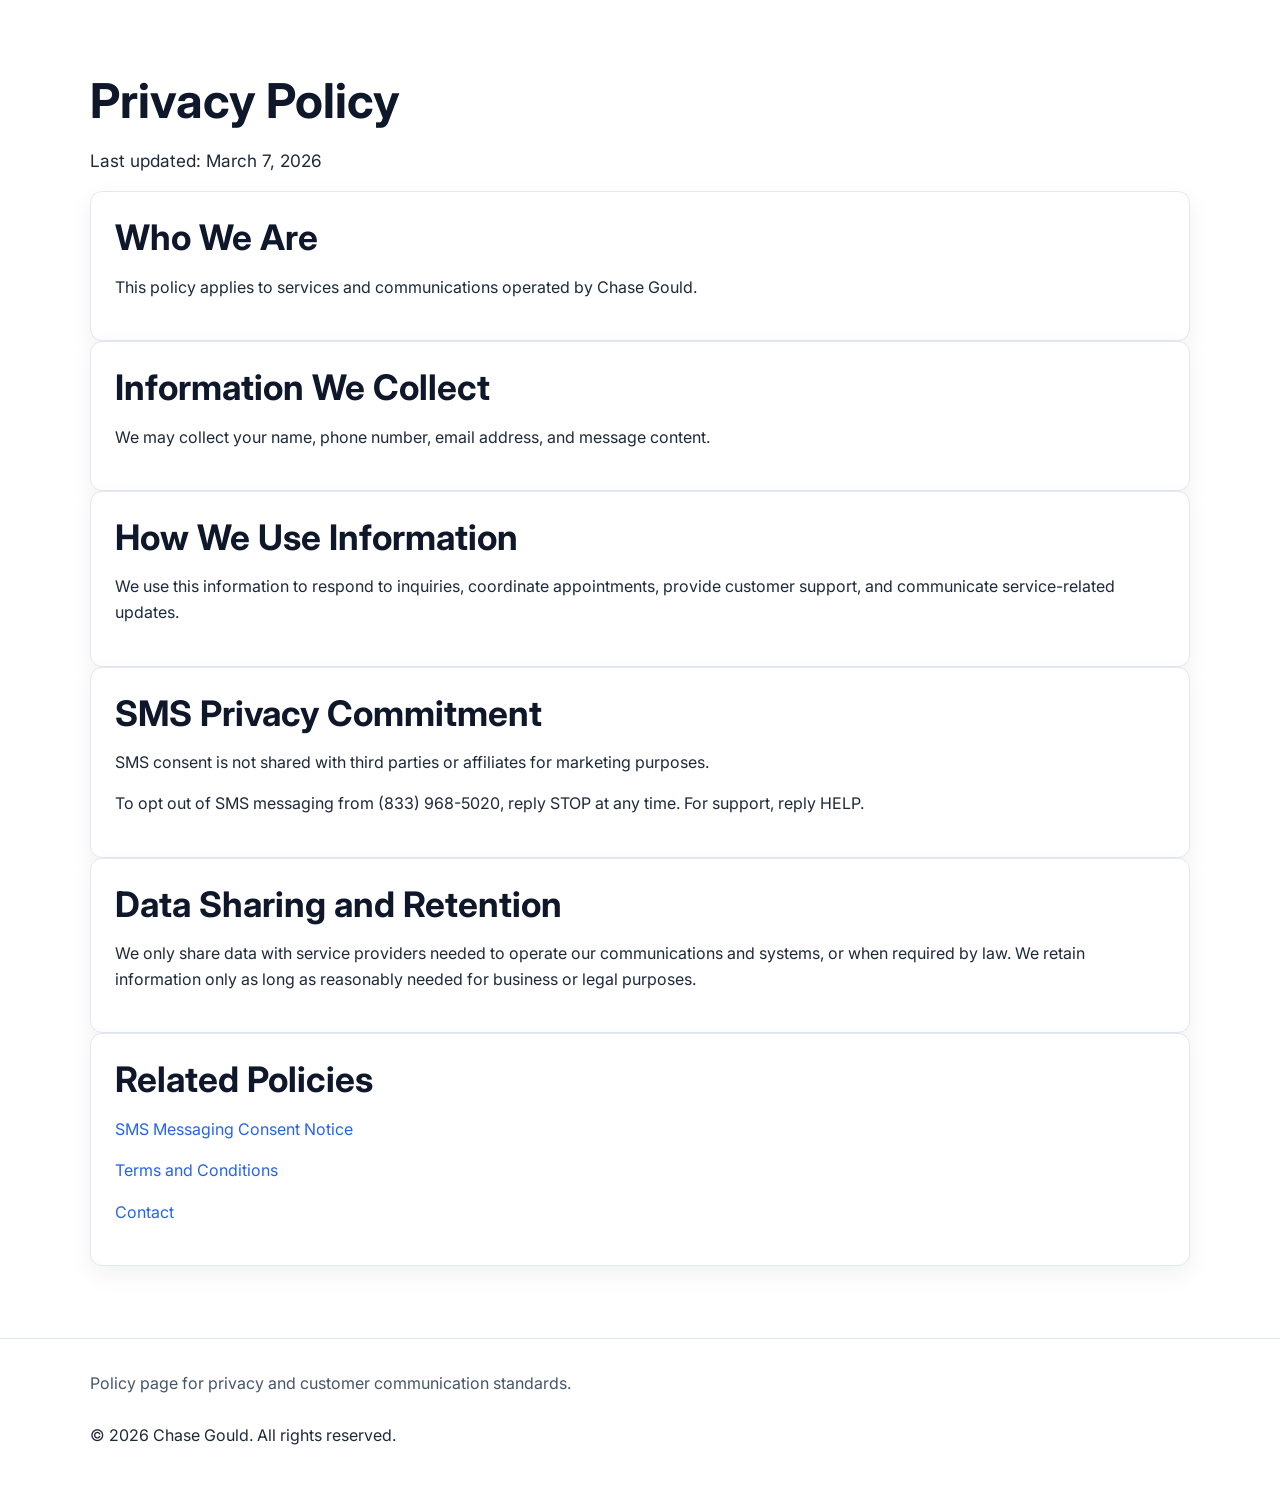
==== privacy-policy/index.html @ a79ece67 "Fix policy page links for GitHub Pages project path" ====
﻿<!doctype html>
<html lang="en">
  <head>
    <meta charset="UTF-8" />
    <meta name="viewport" content="width=device-width, initial-scale=1.0" />
    <title>Privacy Policy | Chase Gould</title>
    <meta
      name="description"
      content="Privacy policy for Chase Gould customer service and SMS communication operations."
    />
    <meta name="robots" content="noindex, nofollow, noarchive" />
    <link rel="preconnect" href="https://fonts.googleapis.com" />
    <link rel="preconnect" href="https://fonts.gstatic.com" crossorigin />
    <link
      href="https://fonts.googleapis.com/css2?family=Inter:wght@400;500;600;700;800&display=swap"
      rel="stylesheet"
    />
    <link rel="stylesheet" href="../styles.css" />
    <script defer src="../script.js"></script>
  </head>
  <body>
    <a class="skip-link" href="#main-content">Skip to content</a>

    <main id="main-content" class="section">
      <div class="container">
        <h1>Privacy Policy</h1>
        <p class="lead">Last updated: March 7, 2026</p>

        <section class="card" aria-label="Business information">
          <h2>Who We Are</h2>
          <p>This policy applies to services and communications operated by Chase Gould.</p>
        </section>

        <section class="card" aria-label="Data we collect">
          <h2>Information We Collect</h2>
          <p>We may collect your name, phone number, email address, and message content.</p>
        </section>

        <section class="card" aria-label="How data is used">
          <h2>How We Use Information</h2>
          <p>
            We use this information to respond to inquiries, coordinate appointments, provide customer
            support, and communicate service-related updates.
          </p>
        </section>

        <section class="card" aria-label="SMS privacy">
          <h2>SMS Privacy Commitment</h2>
          <p>SMS consent is not shared with third parties or affiliates for marketing purposes.</p>
          <p>To opt out of SMS messaging from (833) 968-5020, reply STOP at any time. For support, reply HELP.</p>
        </section>

        <section class="card" aria-label="Data sharing and retention">
          <h2>Data Sharing and Retention</h2>
          <p>
            We only share data with service providers needed to operate our communications and systems,
            or when required by law. We retain information only as long as reasonably needed for
            business or legal purposes.
          </p>
        </section>

        <section class="card" aria-label="Policy links">
          <h2>Related Policies</h2>
          <p><a href="../sms-consent/">SMS Messaging Consent Notice</a></p>
          <p><a href="../terms-conditions/">Terms and Conditions</a></p>
          <p><a href="https://chasegould.github.io/small_business_consulting/contact.html">Contact</a></p>
        </section>
      </div>
    </main>

    <footer class="site-footer">
      <div class="container footer-grid">
        <p class="tagline">Policy page for privacy and customer communication standards.</p>
        <p>&copy; <span id="year"></span> Chase Gould. All rights reserved.</p>
      </div>
    </footer>

    <button class="back-to-top" type="button" aria-label="Back to top">&#8593;</button>
  </body>
</html>
---- styles.css ----
:root {
  --color-primary: #0f172a;
  --color-accent: #2563eb;
  --color-accent-hover: #1d4ed8;
  --color-bg-light: #f8fafc;
  --color-text-dark: #1e293b;
  --color-border: #e2e8f0;
  --color-white: #ffffff;
  --shadow-soft: 0 8px 24px rgba(15, 23, 42, 0.06);
  --radius: 12px;
  --container: 1100px;
}

* {
  box-sizing: border-box;
}

html {
  scroll-behavior: smooth;
}

body {
  margin: 0;
  font-family: "Inter", system-ui, -apple-system, sans-serif;
  color: var(--color-text-dark);
  background: var(--color-white);
  line-height: 1.6;
}

h1,
h2,
h3 {
  color: var(--color-primary);
  line-height: 1.2;
  margin-top: 0;
  font-weight: 700;
}

h1 {
  font-size: clamp(2rem, 4vw, 3rem);
  margin-bottom: 1rem;
}

h2 {
  font-size: clamp(1.5rem, 3vw, 2.2rem);
  margin-bottom: 0.75rem;
}

a {
  color: var(--color-accent);
  text-decoration: none;
}

a:hover {
  text-decoration: underline;
}

.container {
  width: min(var(--container), 92%);
  margin-inline: auto;
}

.section {
  padding: 4.5rem 0;
}

.section-alt {
  background: var(--color-bg-light);
  border-top: 1px solid var(--color-border);
  border-bottom: 1px solid var(--color-border);
}

.lead,
.section-intro {
  max-width: 70ch;
  font-size: 1.075rem;
}

.eyebrow {
  text-transform: uppercase;
  letter-spacing: 0.08em;
  color: var(--color-accent);
  font-weight: 700;
  margin-bottom: 0.5rem;
}

.skip-link {
  position: absolute;
  left: -999px;
  top: 1rem;
  padding: 0.5rem 1rem;
  background: var(--color-primary);
  color: var(--color-white);
}

.skip-link:focus {
  left: 1rem;
  z-index: 1000;
}

.site-header {
  position: sticky;
  top: 0;
  z-index: 50;
  background: var(--color-white);
  border-bottom: 1px solid var(--color-border);
}

.nav-wrap {
  display: flex;
  align-items: center;
  justify-content: space-between;
  min-height: 4.25rem;
}

.brand {
  font-weight: 800;
  color: var(--color-primary);
}

.site-nav {
  display: flex;
  gap: 1.25rem;
  align-items: center;
}

.site-nav a {
  color: var(--color-text-dark);
  font-weight: 500;
}

.menu-toggle {
  display: none;
  border: 1px solid var(--color-border);
  background: var(--color-white);
  border-radius: 10px;
  padding: 0.5rem;
}

.menu-toggle span {
  display: block;
  width: 22px;
  height: 2px;
  background: var(--color-primary);
  margin: 4px 0;
}

.hero-grid {
  display: grid;
  grid-template-columns: 1.4fr 1fr;
  gap: 2rem;
  align-items: start;
}

.hero-panel,
.card,
.step-card,
.cta-box {
  border: 1px solid var(--color-border);
  border-radius: var(--radius);
  background: var(--color-white);
  padding: 1.5rem;
  box-shadow: var(--shadow-soft);
}

.card-grid {
  display: grid;
  gap: 1rem;
}

.four-up {
  grid-template-columns: repeat(4, minmax(0, 1fr));
}

.three-up {
  grid-template-columns: repeat(3, minmax(0, 1fr));
}

.steps-grid {
  display: grid;
  gap: 1rem;
  grid-template-columns: repeat(4, minmax(0, 1fr));
}

.step-number {
  display: inline-block;
  color: var(--color-accent);
  font-weight: 700;
  margin-bottom: 0.5rem;
}

.faq-list {
  display: grid;
  gap: 0.75rem;
}

.faq-list details {
  background: var(--color-bg-light);
  border: 1px solid var(--color-border);
  border-radius: 10px;
  padding: 1rem;
}

.faq-list summary {
  cursor: pointer;
  color: var(--color-primary);
  font-weight: 600;
}

.cta-section {
  background: var(--color-primary);
}

.cta-box {
  text-align: center;
  max-width: 720px;
  margin-inline: auto;
  background: transparent;
  border-color: rgba(255, 255, 255, 0.2);
  color: var(--color-white);
}

.cta-box h2,
.cta-box p {
  color: var(--color-white);
}

.btn {
  display: inline-block;
  border-radius: 10px;
  padding: 0.72rem 1.2rem;
  font-weight: 600;
  border: 1px solid transparent;
  cursor: pointer;
}

.btn-primary {
  background: var(--color-accent);
  color: var(--color-white);
}

.btn-primary:hover {
  background: var(--color-accent-hover);
  text-decoration: none;
}

.btn-secondary {
  background: var(--color-white);
  color: var(--color-primary);
  border-color: var(--color-border);
}

.button-group {
  display: flex;
  flex-wrap: wrap;
  gap: 0.75rem;
  margin-top: 1.5rem;
}

.contact-layout {
  display: grid;
  grid-template-columns: 1.6fr 1fr;
  gap: 1.5rem;
}

.form-grid {
  display: grid;
  grid-template-columns: repeat(2, minmax(0, 1fr));
  gap: 1rem;
  margin-bottom: 1rem;
}

.form-field {
  display: flex;
  flex-direction: column;
  gap: 0.35rem;
}

.full-width {
  grid-column: 1 / -1;
}

input,
textarea {
  width: 100%;
  border: 1px solid var(--color-border);
  border-radius: 10px;
  padding: 0.7rem 0.8rem;
  font: inherit;
  color: var(--color-text-dark);
}

input:focus,
textarea:focus,
button:focus-visible,
a:focus-visible {
  outline: 3px solid rgba(37, 99, 235, 0.25);
  outline-offset: 2px;
}

.error-message {
  min-height: 1rem;
  margin: 0;
  color: #b91c1c;
  font-size: 0.875rem;
}

.success-message {
  color: #166534;
  margin-top: 1rem;
  font-weight: 600;
}

.mailto-link {
  margin-top: 0.6rem;
}

.radio-group {
  border: 1px solid var(--color-border);
  border-radius: 10px;
  padding: 0.85rem;
}

.radio-group label {
  margin-right: 1rem;
}

.site-footer {
  border-top: 1px solid var(--color-border);
  padding: 2rem 0;
}

.footer-grid {
  display: grid;
  gap: 0.6rem;
}

.tagline {
  color: #475569;
  margin: 0;
}

.back-to-top {
  position: fixed;
  right: 1rem;
  bottom: 1rem;
  width: 42px;
  height: 42px;
  border: none;
  border-radius: 50%;
  background: var(--color-primary);
  color: var(--color-white);
  cursor: pointer;
  display: none;
}

.back-to-top.visible {
  display: inline-flex;
  align-items: center;
  justify-content: center;
}

@media (max-width: 960px) {
  .four-up,
  .steps-grid {
    grid-template-columns: repeat(2, minmax(0, 1fr));
  }

  .three-up,
  .hero-grid,
  .contact-layout {
    grid-template-columns: 1fr;
  }
}

@media (max-width: 720px) {
  .menu-toggle {
    display: inline-block;
  }

  .site-nav {
    position: absolute;
    left: 0;
    right: 0;
    top: 100%;
    background: var(--color-white);
    border-bottom: 1px solid var(--color-border);
    display: none;
    flex-direction: column;
    align-items: flex-start;
    padding: 1rem 4%;
  }

  .site-nav.open {
    display: flex;
  }

  .form-grid,
  .four-up,
  .three-up,
  .steps-grid {
    grid-template-columns: 1fr;
  }
}
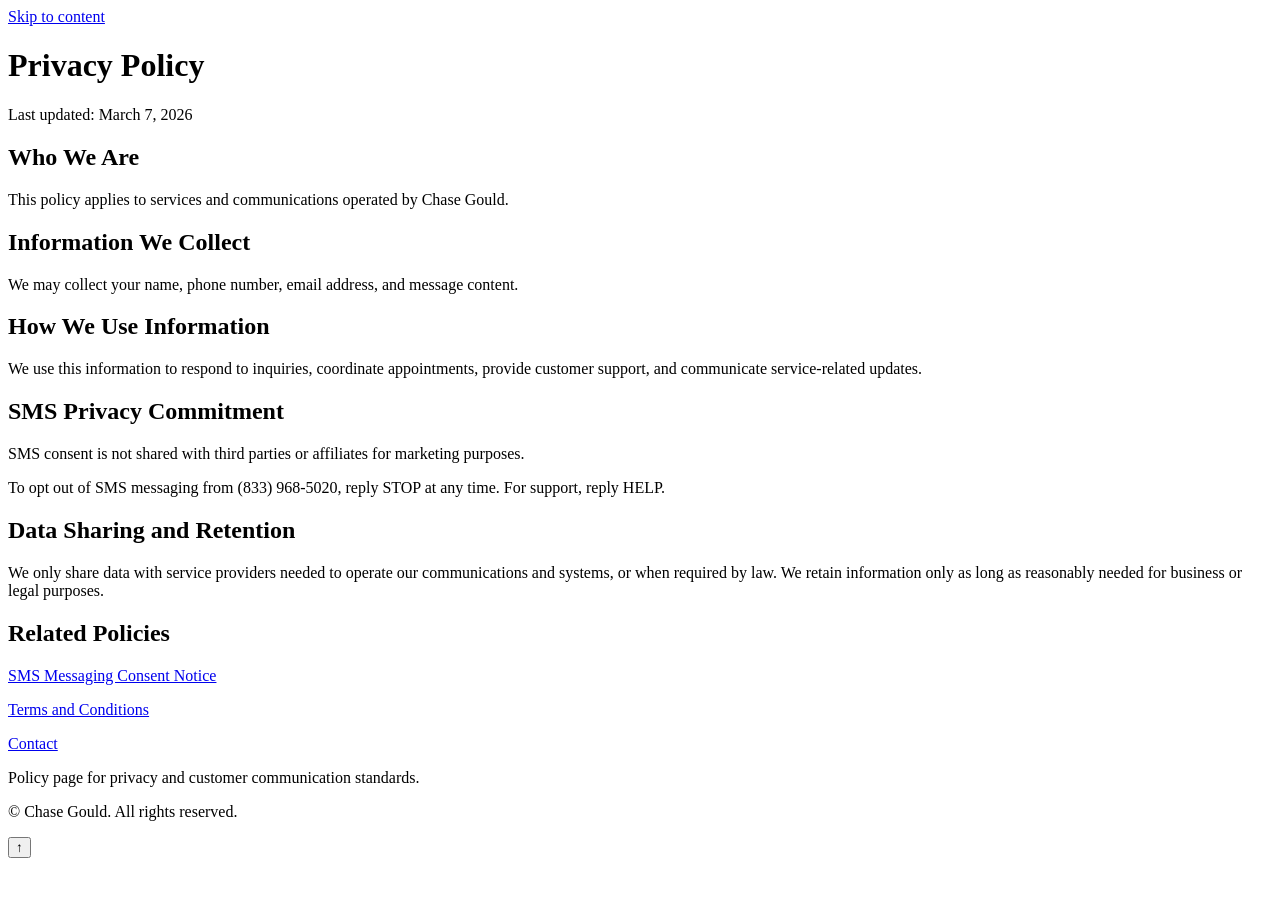
==== commit a6bbb668: "Use absolute custom-domain URLs on unlisted pages" ====
--- a/privacy-policy/index.html
+++ b/privacy-policy/index.html
@@ -15,8 +15,8 @@
       href="https://fonts.googleapis.com/css2?family=Inter:wght@400;500;600;700;800&display=swap"
       rel="stylesheet"
     />
-    <link rel="stylesheet" href="../styles.css" />
-    <script defer src="../script.js"></script>
+    <link rel="stylesheet" href="https://chasegouldaiconsulting.com/styles.css" />
+    <script defer src="https://chasegouldaiconsulting.com/script.js"></script>
   </head>
   <body>
     <a class="skip-link" href="#main-content">Skip to content</a>
@@ -61,9 +61,9 @@
 
         <section class="card" aria-label="Policy links">
           <h2>Related Policies</h2>
-          <p><a href="../sms-consent/">SMS Messaging Consent Notice</a></p>
-          <p><a href="../terms-conditions/">Terms and Conditions</a></p>
-          <p><a href="https://chasegould.github.io/small_business_consulting/contact.html">Contact</a></p>
+          <p><a href="https://chasegouldaiconsulting.com/sms-consent/">SMS Messaging Consent Notice</a></p>
+          <p><a href="https://chasegouldaiconsulting.com/terms-conditions/">Terms and Conditions</a></p>
+          <p><a href="https://chasegouldaiconsulting.com/contact.html">Contact</a></p>
         </section>
       </div>
     </main>
@@ -80,3 +80,8 @@
 </html>
 
 
+
+
+
+
+
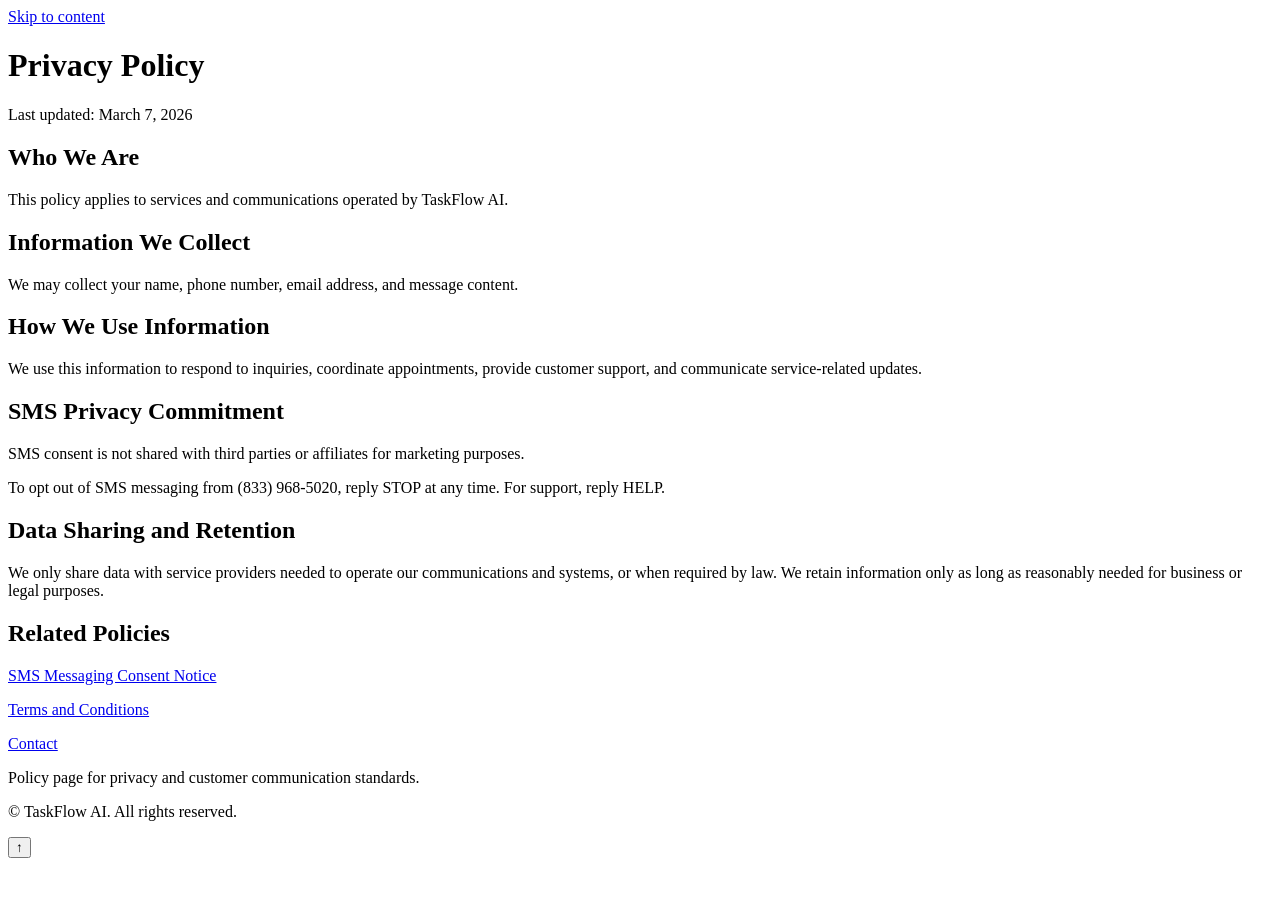
==== commit b643dc7c: "Rename Chase Gould to TaskFlow AI" ====
--- a/privacy-policy/index.html
+++ b/privacy-policy/index.html
@@ -3,10 +3,10 @@
   <head>
     <meta charset="UTF-8" />
     <meta name="viewport" content="width=device-width, initial-scale=1.0" />
-    <title>Privacy Policy | Chase Gould</title>
+    <title>Privacy Policy | TaskFlow AI</title>
     <meta
       name="description"
-      content="Privacy policy for Chase Gould customer service and SMS communication operations."
+      content="Privacy policy for TaskFlow AI customer service and SMS communication operations."
     />
     <meta name="robots" content="noindex, nofollow, noarchive" />
     <link rel="preconnect" href="https://fonts.googleapis.com" />
@@ -15,8 +15,8 @@
       href="https://fonts.googleapis.com/css2?family=Inter:wght@400;500;600;700;800&display=swap"
       rel="stylesheet"
     />
-    <link rel="stylesheet" href="https://chasegouldaiconsulting.com/styles.css" />
-    <script defer src="https://chasegouldaiconsulting.com/script.js"></script>
+    <link rel="stylesheet" href="https://taskdepot.ai/styles.css" />
+    <script defer src="https://taskdepot.ai/script.js"></script>
   </head>
   <body>
     <a class="skip-link" href="#main-content">Skip to content</a>
@@ -28,7 +28,7 @@
 
         <section class="card" aria-label="Business information">
           <h2>Who We Are</h2>
-          <p>This policy applies to services and communications operated by Chase Gould.</p>
+          <p>This policy applies to services and communications operated by TaskFlow AI.</p>
         </section>
 
         <section class="card" aria-label="Data we collect">
@@ -61,9 +61,9 @@
 
         <section class="card" aria-label="Policy links">
           <h2>Related Policies</h2>
-          <p><a href="https://chasegouldaiconsulting.com/sms-consent/">SMS Messaging Consent Notice</a></p>
-          <p><a href="https://chasegouldaiconsulting.com/terms-conditions/">Terms and Conditions</a></p>
-          <p><a href="https://chasegouldaiconsulting.com/contact.html">Contact</a></p>
+          <p><a href="https://taskdepot.ai/sms-consent/">SMS Messaging Consent Notice</a></p>
+          <p><a href="https://taskdepot.ai/terms-conditions/">Terms and Conditions</a></p>
+          <p><a href="https://taskdepot.ai/contact.html">Contact</a></p>
         </section>
       </div>
     </main>
@@ -71,7 +71,7 @@
     <footer class="site-footer">
       <div class="container footer-grid">
         <p class="tagline">Policy page for privacy and customer communication standards.</p>
-        <p>&copy; <span id="year"></span> Chase Gould. All rights reserved.</p>
+        <p>&copy; <span id="year"></span> TaskFlow AI. All rights reserved.</p>
       </div>
     </footer>
 
